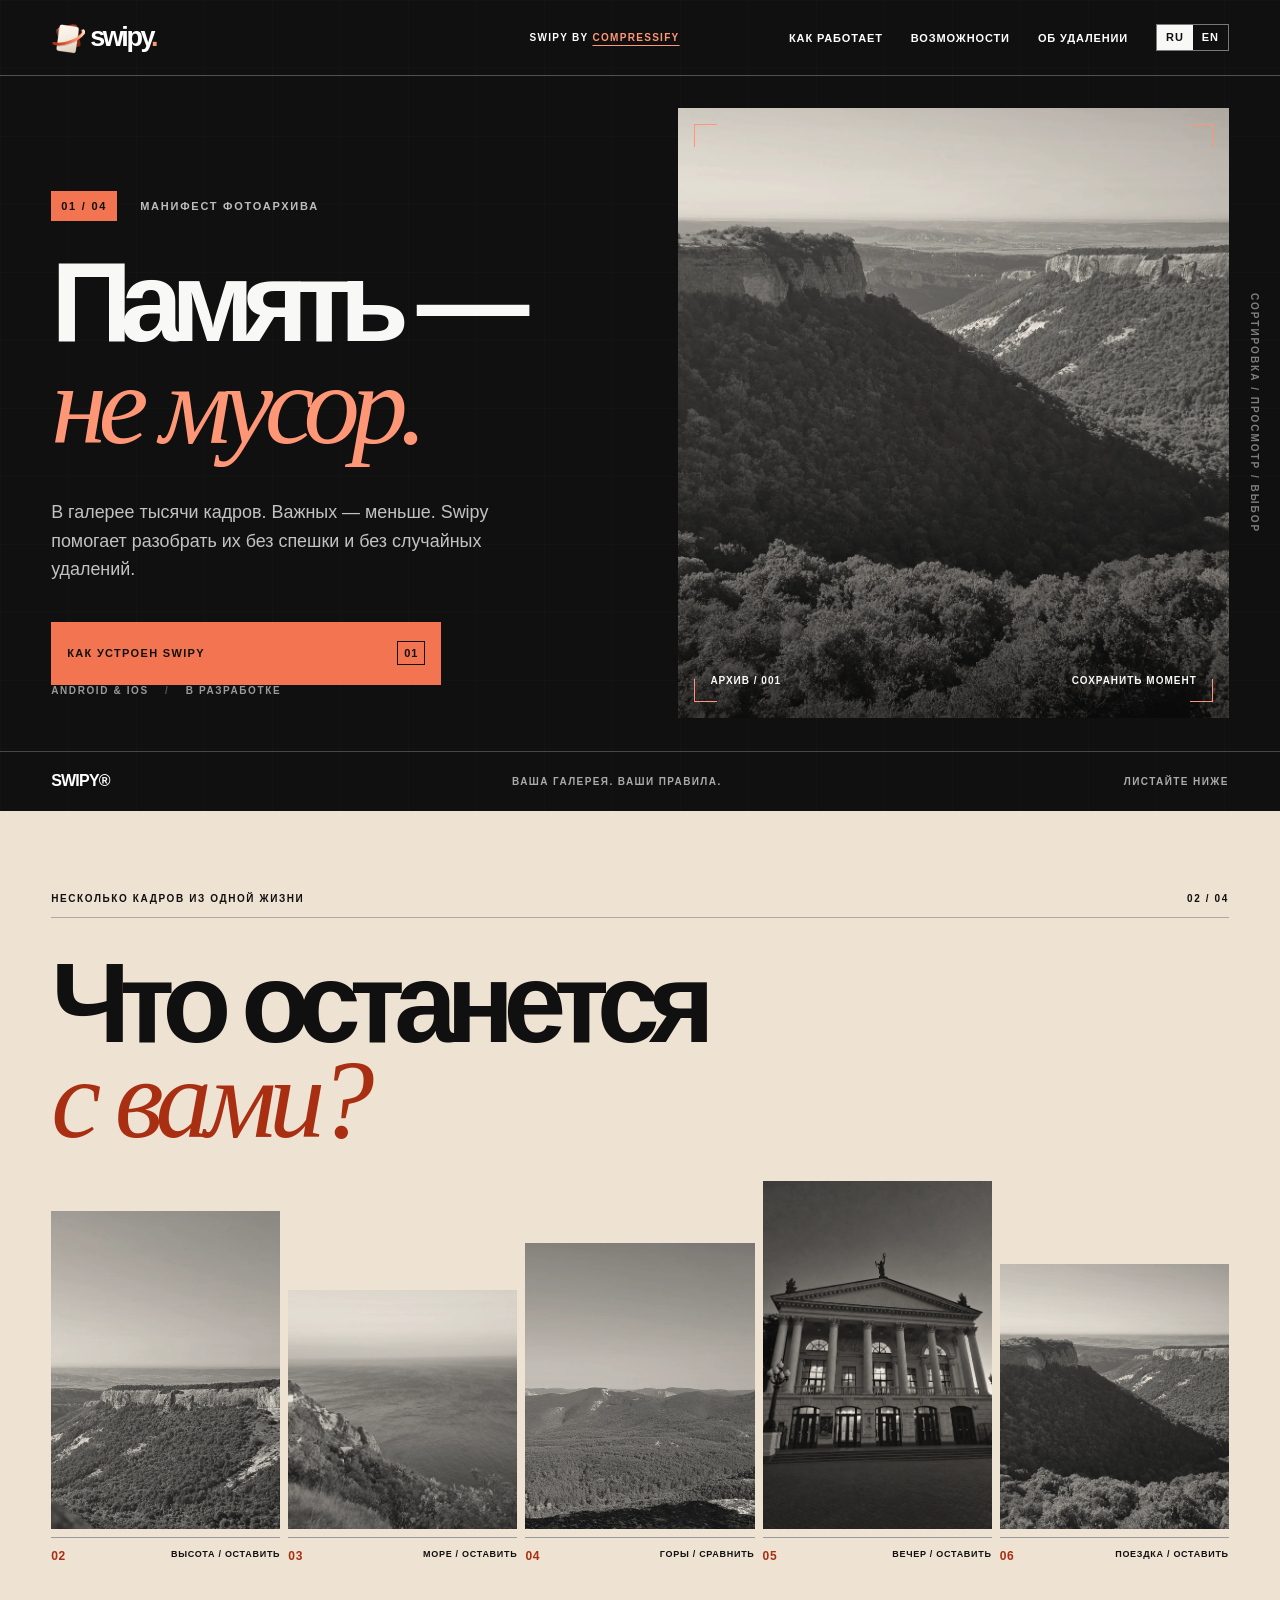
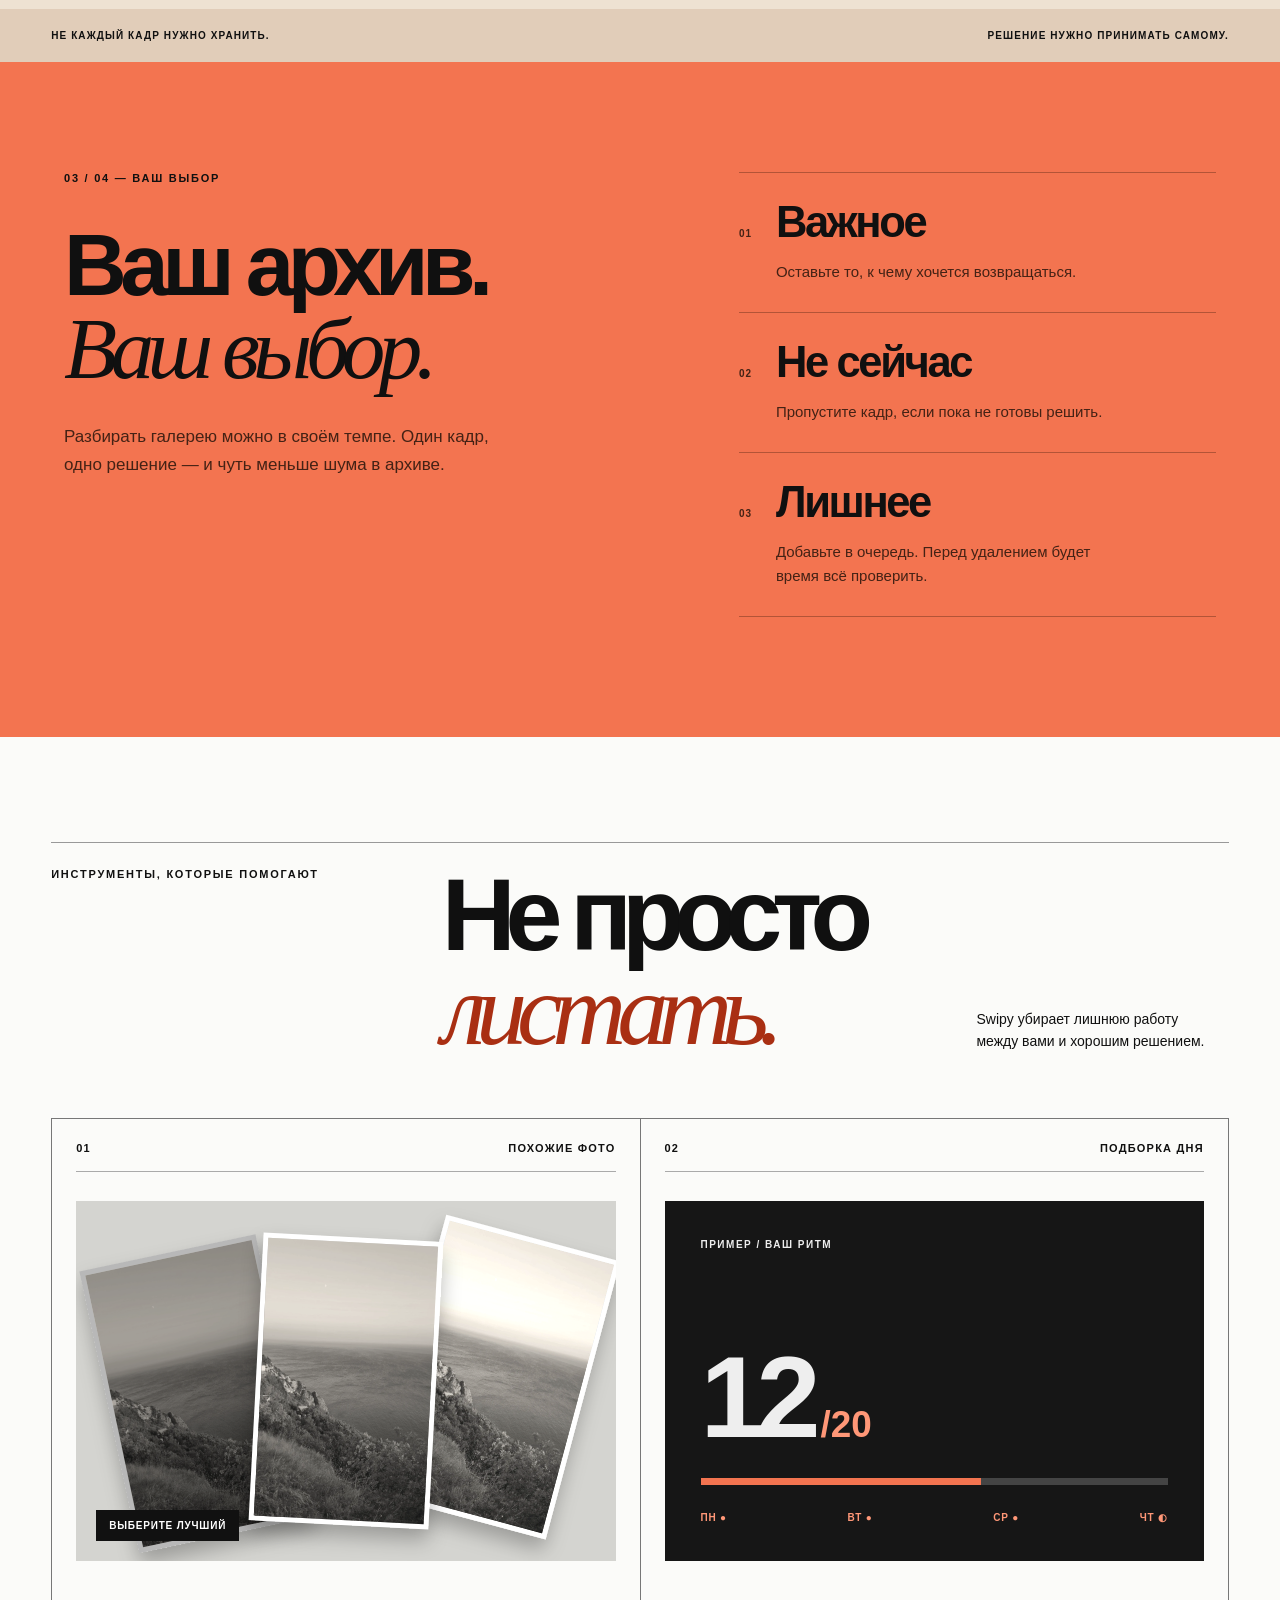
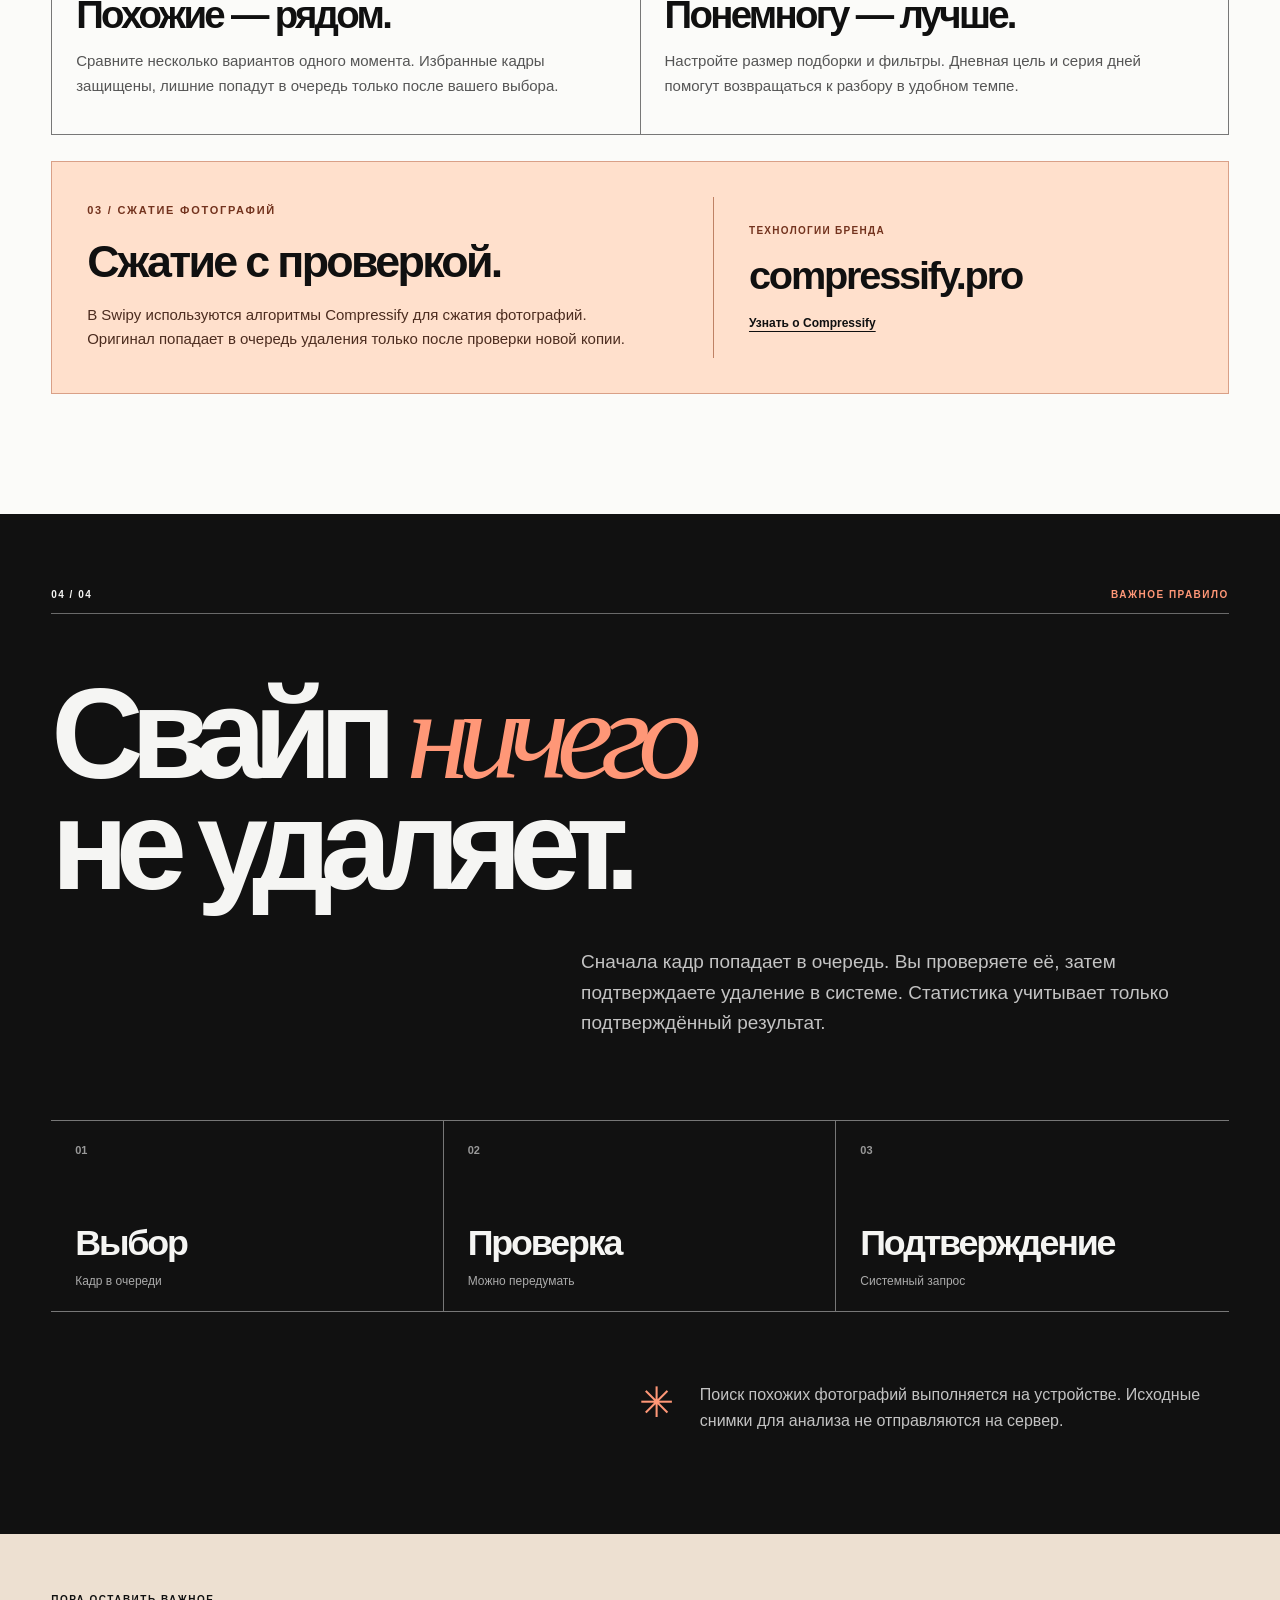
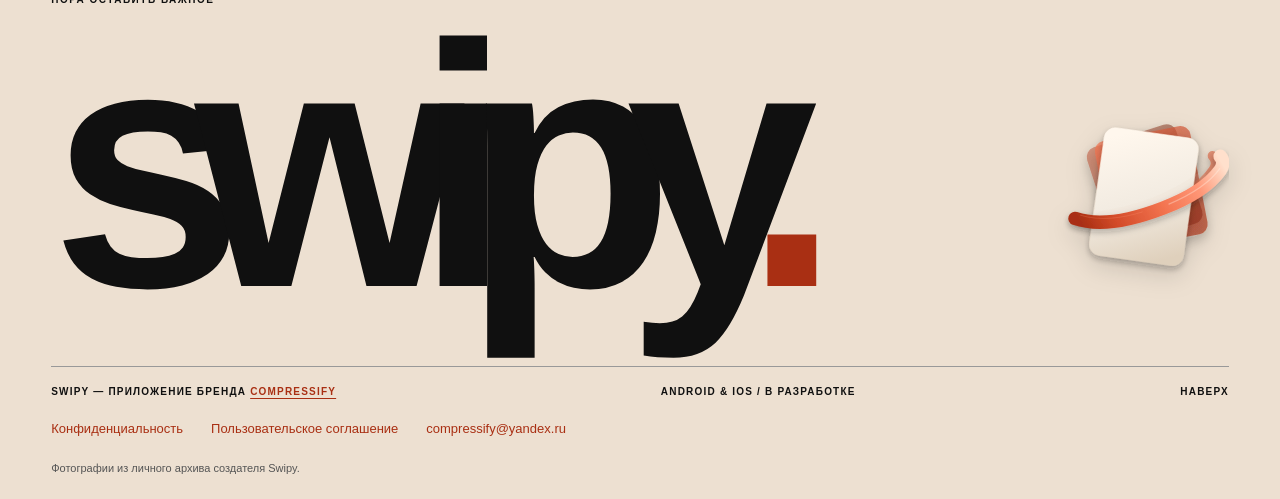
==== index.html @ 29fb1644 "Add Swipy landing site" ====
<!doctype html>
<html lang="ru">
<head>
  <meta charset="utf-8">
  <meta name="viewport" content="width=device-width, initial-scale=1">
  <meta name="theme-color" content="#101010">
  <title>Swipy — память не мусор. Разбор фотоархива без случайных удалений</title>
  <meta name="description" content="Swipy — спокойный способ разобрать фотоархив на Android и iOS. Выбирайте кадры, сравнивайте похожие фото и проверяйте очередь перед удалением.">
  <meta name="robots" content="index, follow, max-image-preview:large">
  <link rel="canonical" href="https://swipy.compressify.pro/">
  <link rel="alternate" hreflang="ru" href="https://swipy.compressify.pro/">
  <link rel="alternate" hreflang="en" href="https://swipy.compressify.pro/en/">
  <link rel="alternate" hreflang="x-default" href="https://swipy.compressify.pro/en/">
  <meta property="og:type" content="website">
  <meta property="og:site_name" content="Swipy">
  <meta property="og:title" content="Swipy — память не мусор">
  <meta property="og:description" content="Спокойный разбор фотоархива: выбирайте кадры, сравнивайте похожие и проверяйте очередь перед удалением.">
  <meta property="og:url" content="https://swipy.compressify.pro/">
  <meta property="og:locale" content="ru_RU">
  <meta property="og:locale:alternate" content="en_US">
  <meta property="og:image" content="https://swipy.compressify.pro/assets/og-ru.png">
  <meta property="og:image:type" content="image/png">
  <meta property="og:image:width" content="1200">
  <meta property="og:image:height" content="630">
  <meta property="og:image:alt" content="Swipy — память не мусор. Ущелье и лес в чёрно-белой обработке.">
  <meta name="twitter:card" content="summary_large_image">
  <meta name="twitter:title" content="Swipy — память не мусор">
  <meta name="twitter:description" content="Спокойный разбор фотоархива: выбирайте кадры, сравнивайте похожие и проверяйте очередь перед удалением.">
  <meta name="twitter:image" content="https://swipy.compressify.pro/assets/og-ru.png">
  <link rel="icon" type="image/svg+xml" href="assets/swipy-avatar.svg?v=coral">
  <link rel="apple-touch-icon" href="assets/apple-touch-icon.png">
  <link rel="preload" as="image" href="assets/frames/canyon.webp?v=mono" type="image/webp">
  <link rel="stylesheet" href="styles.css">
  <script type="application/ld+json">
  {
    "@context": "https://schema.org",
    "@type": "SoftwareApplication",
    "name": "Swipy",
    "description": "Приложение для спокойного разбора фотоархива: просмотр, поиск похожих фото, очередь удаления с проверкой и сжатие.",
    "url": "https://swipy.compressify.pro/",
    "image": "https://swipy.compressify.pro/assets/og-ru.png",
    "applicationCategory": "MultimediaApplication",
    "operatingSystem": "Android, iOS",
    "inLanguage": ["ru", "en"],
    "publisher": { "@type": "Organization", "name": "Compressify", "url": "https://compressify.pro" }
  }
  </script>
</head>
<body>
  <a class="skip-link" href="#main">К содержимому</a>
  <header class="site-header" id="top">
    <a class="brand" href="#top" aria-label="Swipy — наверх"><img src="assets/swipy-avatar.svg?v=coral" alt="" width="34" height="34"><span>swipy<span class="brand-period">.</span></span></a>
    <span class="header-center">SWIPY BY <a href="https://compressify.pro">COMPRESSIFY</a></span>
    <div class="header-right"><nav class="header-nav" aria-label="Навигация"><a href="#approach">Как работает</a><a href="#story">Возможности</a><a href="#safety">Об удалении</a></nav><div class="lang-switch" role="group" aria-label="Язык"><span aria-current="true" lang="ru">RU</span><a href="en/" hreflang="en" lang="en" aria-label="English version">EN</a></div></div>
  </header>

  <main id="main">
    <section class="hero" aria-labelledby="hero-title">
      <div class="hero-grid">
        <div class="hero-copy">
          <p class="eyebrow"><span class="eyebrow-index">01 / 04</span> МАНИФЕСТ ФОТОАРХИВА</p>
          <h1 id="hero-title">Память —<br><span>не мусор.</span></h1>
          <p class="hero-intro">В галерее тысячи кадров. Важных — меньше. Swipy помогает разобрать их без спешки и без случайных удалений.</p>
          <a class="hero-link" href="#approach"><span>КАК УСТРОЕН SWIPY</span><span class="link-marker" aria-hidden="true">01</span></a>
          <p class="hero-availability">ANDROID & IOS <span aria-hidden="true">/</span> В РАЗРАБОТКЕ</p>
        </div>
        <div class="hero-image-wrap">
          <img class="hero-image" fetchpriority="high" src="assets/frames/canyon.webp?v=mono" alt="Ущелье и лес из личного фотоархива">
          <span class="image-corner corner-tl" aria-hidden="true"></span><span class="image-corner corner-tr" aria-hidden="true"></span><span class="image-corner corner-bl" aria-hidden="true"></span><span class="image-corner corner-br" aria-hidden="true"></span>
          <div class="hero-image-caption"><span>АРХИВ / 001</span><span>СОХРАНИТЬ МОМЕНТ</span></div>
        </div>
        <div class="hero-side" aria-hidden="true">СОРТИРОВКА / ПРОСМОТР / ВЫБОР</div>
      </div>
      <div class="hero-bottom"><span>SWIPY®</span><span>ВАША ГАЛЕРЕЯ. ВАШИ ПРАВИЛА.</span><span>ЛИСТАЙТЕ НИЖЕ</span></div>
    </section>

    <section class="contact-section" aria-labelledby="contact-title">
      <div class="section-rail"><span>НЕСКОЛЬКО КАДРОВ ИЗ ОДНОЙ ЖИЗНИ</span><span>02 / 04</span></div>
      <h2 class="contact-title" id="contact-title">Что останется<br><em>с вами?</em></h2>
      <div class="contact-strip" aria-label="Примеры фотографий">
        <figure class="contact-frame frame-a"><img loading="lazy" src="assets/frames/cliff.webp?v=mono" alt="Вид на долину рядом со скалой"><figcaption><b>02</b><span>ВЫСОТА / ОСТАВИТЬ</span></figcaption></figure>
        <figure class="contact-frame frame-b"><img loading="lazy" src="assets/frames/coast.webp?v=mono" alt="Море и луна на закате"><figcaption><b>03</b><span>МОРЕ / ОСТАВИТЬ</span></figcaption></figure>
        <figure class="contact-frame frame-c"><img loading="lazy" src="assets/frames/ridge.webp?v=mono" alt="Панорама гор и леса"><figcaption><b>04</b><span>ГОРЫ / СРАВНИТЬ</span></figcaption></figure>
        <figure class="contact-frame frame-d"><img loading="lazy" src="assets/frames/theater.webp?v=mono-empty" alt="Здание театра вечером"><figcaption><b>05</b><span>ВЕЧЕР / ОСТАВИТЬ</span></figcaption></figure>
        <figure class="contact-frame frame-e"><img loading="lazy" src="assets/frames/canyon.webp?v=mono" alt="Ущелье и зелёный лес"><figcaption><b>06</b><span>ПОЕЗДКА / ОСТАВИТЬ</span></figcaption></figure>
      </div>
      <div class="contact-end"><span>НЕ КАЖДЫЙ КАДР НУЖНО ХРАНИТЬ.</span><span>РЕШЕНИЕ НУЖНО ПРИНИМАТЬ САМОМУ.</span></div>
    </section>

    <section class="approach-section" id="approach" aria-labelledby="approach-title">
      <div class="approach-intro">
        <p class="chapter-label">03 / 04 — ВАШ ВЫБОР</p>
        <h2 id="approach-title">Ваш архив.<br><em>Ваш выбор.</em></h2>
        <p>Разбирать галерею можно в своём темпе. Один кадр, одно решение — и чуть меньше шума в архиве.</p>
      </div>
      <dl class="approach-decisions">
        <div><dt><span aria-hidden="true">01</span>Важное</dt><dd>Оставьте то, к чему хочется возвращаться.</dd></div>
        <div><dt><span aria-hidden="true">02</span>Не сейчас</dt><dd>Пропустите кадр, если пока не готовы решить.</dd></div>
        <div><dt><span aria-hidden="true">03</span>Лишнее</dt><dd>Добавьте в очередь. Перед удалением будет время всё проверить.</dd></div>
      </dl>
    </section>

    <section class="story-section" id="story" aria-labelledby="story-title">
      <div class="story-heading"><p class="chapter-label">ИНСТРУМЕНТЫ, КОТОРЫЕ ПОМОГАЮТ</p><h2 id="story-title">Не просто<br><i>листать.</i></h2><p>Swipy убирает лишнюю работу между вами и хорошим решением.</p></div>
      <div class="story-panels">
        <article class="story-panel panel-similar"><div class="panel-label"><span>01</span><span>ПОХОЖИЕ ФОТО</span></div><div class="similar-visual" aria-hidden="true"><img loading="lazy" src="assets/frames/coast.webp?v=mono" alt=""><img loading="lazy" src="assets/frames/coast.webp?v=mono" alt=""><img loading="lazy" src="assets/frames/coast.webp?v=mono" alt=""><span>ВЫБЕРИТЕ ЛУЧШИЙ</span></div><h3>Похожие — рядом.</h3><p>Сравните несколько вариантов одного момента. Избранные кадры защищены, лишние попадут в очередь только после вашего выбора.</p></article>
        <article class="story-panel panel-daily"><div class="panel-label"><span>02</span><span>ПОДБОРКА ДНЯ</span></div><div class="daily-visual" aria-hidden="true"><span class="daily-overline">ПРИМЕР / ВАШ РИТМ</span><strong><span class="daily-current">12</span><span class="daily-goal">/20</span></strong><div class="daily-rule"><i></i></div><div class="daily-days"><span>ПН ●</span><span>ВТ ●</span><span>СР ●</span><span>ЧТ ◐</span></div></div><h3>Понемногу — лучше.</h3><p>Настройте размер подборки и фильтры. Дневная цель и серия дней помогут возвращаться к разбору в удобном темпе.</p></article>
      </div>
      <article class="compression-note" aria-labelledby="compression-title">
        <div>
          <p class="chapter-label">03 / СЖАТИЕ ФОТОГРАФИЙ</p>
          <h3 id="compression-title">Сжатие с проверкой.</h3>
          <p class="compression-copy">В Swipy используются алгоритмы Compressify для сжатия фотографий. Оригинал попадает в очередь удаления только после проверки новой копии.</p>
        </div>
        <a class="compressify-link" href="https://compressify.pro"><span>ТЕХНОЛОГИИ БРЕНДА</span><strong>compressify.pro</strong><span>Узнать о Compressify</span></a>
      </article>
    </section>

    <section class="safety-section" id="safety" aria-labelledby="safety-title"><div class="safety-top"><span>04 / 04</span><span>ВАЖНОЕ ПРАВИЛО</span></div><h2 id="safety-title">Свайп <em>ничего</em><br>не удаляет.</h2><p class="safety-intro">Сначала кадр попадает в очередь. Вы проверяете её, затем подтверждаете удаление в системе. Статистика учитывает только подтверждённый результат.</p><div class="safety-flow" aria-label="Этапы удаления"><div><b>01</b><strong>Выбор</strong><span>Кадр в очереди</span></div><div><b>02</b><strong>Проверка</strong><span>Можно передумать</span></div><div><b>03</b><strong>Подтверждение</strong><span>Системный запрос</span></div></div><div class="privacy-note"><span aria-hidden="true">✳</span><p>Поиск похожих фотографий выполняется на устройстве. Исходные снимки для анализа не отправляются на сервер.</p></div></section>
  </main>

  <footer class="site-footer">
    <div class="footer-top"><div><span>ПОРА ОСТАВИТЬ ВАЖНОЕ</span><h2>swipy<span>.</span></h2></div><img src="assets/swipy-avatar.svg?v=coral" alt="Знак Swipy" width="160" height="160"></div>
    <div class="footer-bottom"><span>SWIPY — ПРИЛОЖЕНИЕ БРЕНДА <a href="https://compressify.pro">COMPRESSIFY</a></span><span>ANDROID & IOS / В РАЗРАБОТКЕ</span><a href="#top">НАВЕРХ</a></div>
    <nav class="legal-links" aria-label="Документы и поддержка"><a href="privacy">Конфиденциальность</a><a href="terms">Пользовательское соглашение</a><a href="mailto:compressify@yandex.ru">compressify@yandex.ru</a></nav>
    <p class="photo-credit">Фотографии из личного архива создателя Swipy.</p>
  </footer>
</body>
</html>
---- styles.css ----
:root{--black:#101010;--near:#191919;--paper:#f2ebe1;--white:#f8f8f6;--gray:#a4a4a0;--line:#444;--accent:#f37450;--accent-light:#ff9777;--accent-ink:#a92f13;--accent-soft:#ffe0cc;scroll-behavior:smooth}
*{box-sizing:border-box}
html{scroll-padding-top:72px}
body{margin:0;background:var(--paper);color:var(--black);font-family:Arial,Helvetica,sans-serif;-webkit-font-smoothing:antialiased}
img{display:block;max-width:100%}
a{color:inherit;text-decoration:none}
button{font:inherit}
a:focus-visible,button:focus-visible{outline:2px solid currentColor;outline-offset:5px}
.skip-link{position:absolute;top:-60px;left:20px;z-index:100;background:#fff;color:#000;padding:12px 18px}.skip-link:focus{top:12px}
.site-header{height:76px;position:absolute;inset:0 0 auto;z-index:10;display:grid;grid-template-columns:1fr 1fr 1fr;align-items:center;padding:0 4vw;color:#fff;border-bottom:1px solid #ffffff45}
.brand{display:inline-flex;align-items:center;gap:5px;width:max-content;font-size:27px;font-weight:900;letter-spacing:-.09em;line-height:1}.brand img{object-fit:contain}.brand-period{color:#9d9d9d}
.header-center{justify-self:center;white-space:nowrap;font-size:10px;font-weight:700;letter-spacing:.13em}
.header-nav{display:flex;justify-content:flex-end;gap:28px;white-space:nowrap;font-size:11px;text-transform:uppercase;font-weight:800;letter-spacing:.08em}.header-nav a{transition:opacity .2s}.header-nav a:hover{opacity:.55}
.header-right{display:flex;justify-content:flex-end;align-items:center;gap:28px}
.lang-switch{display:inline-flex;border:1px solid #ffffff70;font-size:11px;font-weight:800;letter-spacing:.08em;line-height:1}.lang-switch>*{padding:7px 9px}.lang-switch [aria-current]{background:#f8f8f6;color:#101010}.lang-switch a{transition:color .2s}.lang-switch a:hover{color:var(--accent-light)}
.hero{min-height:770px;background:var(--black);color:var(--white);overflow:hidden;position:relative}
.hero:before{content:"";position:absolute;inset:0;background-image:linear-gradient(#ffffff0a 1px,transparent 1px),linear-gradient(90deg,#ffffff0a 1px,transparent 1px);background-size:68px 68px;opacity:.34;pointer-events:none}
.hero-grid{display:grid;grid-template-columns:53% 43% 4%;max-width:1650px;min-height:710px;margin:auto;padding-top:76px;position:relative}
.hero-copy{position:relative;z-index:2;display:flex;flex-direction:column;align-items:flex-start;padding:clamp(80px,9vw,145px) 4vw 55px}
.eyebrow,.chapter-label{font-size:11px;font-weight:800;letter-spacing:.16em;text-transform:uppercase}.eyebrow{display:flex;align-items:center;gap:23px;margin:0 0 31px;color:#bdbdbd}.eyebrow-index{color:#fff;border:1px solid #6b6b6b;padding:8px 9px}
.hero h1{margin:0;font-size:clamp(76px,8.8vw,148px);line-height:.9;letter-spacing:-.105em;font-weight:900;white-space:nowrap}.hero h1 span{font-family:Georgia,'Times New Roman',serif;font-weight:400;font-style:italic;letter-spacing:-.075em}
.hero-intro{font-size:clamp(16px,1.4vw,21px);line-height:1.6;color:#c2c2c2;max-width:490px;margin:42px 0 38px}
.hero-link{display:flex;align-items:center;justify-content:space-between;gap:30px;border-top:1px solid #999;border-bottom:1px solid #999;width:min(390px,100%);min-height:63px;font-size:11px;font-weight:900;letter-spacing:.12em;transition:background .25s,color .25s,padding .25s}.hero-link:hover{background:#eee;color:#111;padding:0 14px}.link-marker{font-size:11px;letter-spacing:.08em;border:1px solid currentColor;padding:5px 6px}.hero-availability{font-size:10px;font-weight:800;letter-spacing:.16em;color:#999;margin:auto 0 0}.hero-availability span{margin:0 12px;color:#555}
.hero-image-wrap{height:610px;align-self:center;position:relative;background:#333;margin-right:0;overflow:hidden}.hero-image{width:100%;height:100%;object-fit:cover;object-position:50% 62%;filter:none;transition:transform .9s cubic-bezier(.2,.7,.2,1)}.hero-image-wrap:hover .hero-image{transform:scale(1.055)}.hero-image-wrap:after{content:"";position:absolute;inset:0;background:linear-gradient(180deg,transparent 62%,#0009)}
.image-corner{position:absolute;z-index:2;width:23px;height:23px;border-color:#fff9;border-style:solid}.corner-tl{top:16px;left:16px;border-width:1px 0 0 1px}.corner-tr{top:16px;right:16px;border-width:1px 1px 0 0}.corner-bl{bottom:16px;left:16px;border-width:0 0 1px 1px}.corner-br{bottom:16px;right:16px;border-width:0 1px 1px 0}.hero-image-caption{position:absolute;z-index:2;inset:auto 32px 32px;display:flex;justify-content:space-between;gap:20px;font-size:10px;font-weight:800;letter-spacing:.1em}
.hero-side{writing-mode:vertical-rl;justify-self:center;align-self:center;font-size:10px;font-weight:800;letter-spacing:.2em;color:#7d7d7d}.hero-bottom{height:60px;border-top:1px solid #ffffff3b;position:relative;display:flex;align-items:center;justify-content:space-between;gap:20px;padding:0 4vw;font-size:10px;font-weight:800;letter-spacing:.14em;color:#aaa}.hero-bottom span:first-child{color:#fff;font-size:16px;letter-spacing:-.05em}
.contact-section{background:#e8e7e2;padding:82px 0 0;overflow:hidden}.section-rail{display:flex;justify-content:space-between;margin:0 4vw;padding:0 0 13px;border-bottom:1px solid #aaa;font-size:10px;font-weight:800;letter-spacing:.16em}.contact-title{margin:38px 4vw 35px;font-size:clamp(64px,8.8vw,132px);line-height:.84;letter-spacing:-.095em;font-weight:900}.contact-title em{font-family:Georgia,serif;font-weight:400;letter-spacing:-.065em}
.contact-strip{display:grid;grid-template-columns:repeat(5,minmax(0,1fr));align-items:end;gap:8px;padding:0 4vw 46px;min-width:0;overflow:visible}.contact-frame{margin:0;min-width:0;position:relative}.contact-frame img{width:100%;height:270px;object-fit:cover;filter:none;transition:filter .3s,transform .4s}.contact-frame:hover img{filter:contrast(1.05);transform:translateY(-7px)}.contact-frame figcaption{display:flex;justify-content:space-between;gap:10px;padding-top:11px;font-size:9px;font-weight:800;letter-spacing:.08em;border-top:1px solid #999;margin-top:8px}.contact-frame figcaption b{font-size:12px}.frame-a img{height:318px}.frame-b img{height:239px}.frame-c img{height:286px}.frame-d img{height:348px}.frame-e img{height:265px}.contact-end{display:flex;justify-content:space-between;gap:20px;background:#d4d3cd;padding:21px 4vw;font-size:10px;font-weight:800;letter-spacing:.11em}.story-heading h2,.safety-section h2{margin:0;font-size:clamp(62px,7.6vw,118px);line-height:.92;font-weight:900;letter-spacing:-.1em}
.story-section{background:#fbfbf9;padding:105px 4vw 120px}.story-heading{display:grid;grid-template-columns:1fr 1.4fr .7fr;align-items:end;gap:30px;border-top:1px solid #999;padding:25px 0 60px}.story-heading .chapter-label{align-self:start;margin:0}.story-heading h2{font-size:clamp(68px,8vw,125px)}.story-heading h2 i{font-family:Georgia,serif;font-weight:400}.story-heading>p:last-child{font-size:14px;line-height:1.55;max-width:230px;margin:0 0 5px}.story-panels{display:grid;grid-template-columns:1fr 1fr;gap:1px;background:#777;border:1px solid #777}.story-panel{background:#fbfbf9;padding:23px 24px 36px;min-width:0}.panel-label{display:flex;justify-content:space-between;font-size:11px;font-weight:800;letter-spacing:.11em;border-bottom:1px solid #aaa;padding-bottom:17px}.similar-visual,.daily-visual{height:360px;margin:29px 0 35px;position:relative;overflow:hidden}.similar-visual{display:flex;justify-content:center;align-items:center;background:#d4d4d0}.similar-visual img{height:80%;width:34%;object-fit:cover;border:5px solid #fff;box-shadow:0 11px 20px #0004}.similar-visual img:first-child{transform:rotate(-12deg) translate(28px,19px);filter:brightness(.72)}.similar-visual img:nth-child(2){z-index:1;transform:rotate(3deg)}.similar-visual img:nth-child(3){transform:rotate(15deg) translate(-30px,4px);filter:brightness(1.2)}.similar-visual span{position:absolute;bottom:20px;left:20px;z-index:2;background:#111;color:#fff;padding:10px 13px;font-size:10px;font-weight:800;letter-spacing:.08em}.daily-visual{background:#161616;color:#eee;padding:38px 36px;display:flex;flex-direction:column}.daily-overline{font-size:10px;font-weight:800;letter-spacing:.15em}.daily-visual strong{display:block;font-size:clamp(80px,11vw,165px);line-height:1;letter-spacing:-.1em;margin:auto 0 0}.daily-visual strong span{font-size:.25em;letter-spacing:-.06em;color:#aaa}.daily-rule{height:7px;background:#444;margin:22px 0 27px}.daily-rule i{display:block;width:60%;height:100%;background:#f1f1f1}.daily-days{display:flex;justify-content:space-between;gap:8px;font-size:10px;font-weight:800;letter-spacing:.08em;color:#aaa}.story-panel h3{font-size:clamp(29px,3vw,47px);letter-spacing:-.07em;line-height:1;margin:0 0 15px}.story-panel p{font-size:15px;color:#555;line-height:1.65;max-width:520px;margin:0}
.safety-section{background:#111;color:#f5f5f3;padding:75px 4vw 100px}.safety-top{display:flex;justify-content:space-between;border-bottom:1px solid #6a6a6a;padding-bottom:13px;margin-bottom:65px;font-size:10px;font-weight:800;letter-spacing:.15em}.safety-section h2{font-size:clamp(74px,10vw,166px);line-height:.86}.safety-section h2 em{font-family:Georgia,serif;font-weight:400}.safety-intro{margin:47px 0 82px 45%;max-width:590px;color:#c3c3c3;font-size:19px;line-height:1.6}.safety-flow{display:grid;grid-template-columns:repeat(3,1fr);border-top:1px solid #777;border-bottom:1px solid #777}.safety-flow>div{display:flex;flex-direction:column;min-height:190px;padding:23px 24px;border-right:1px solid #777}.safety-flow>div:last-child{border-right:0}.safety-flow b{font-size:11px;color:#999}.safety-flow strong{font-size:clamp(22px,2.8vw,42px);letter-spacing:-.06em;margin:auto 0 10px}.safety-flow span{font-size:12px;color:#aaa}.privacy-note{display:flex;align-items:flex-start;gap:26px;margin:70px 0 0 auto;max-width:590px}.privacy-note>span{font-size:42px;line-height:1}.privacy-note p{font-size:16px;line-height:1.6;color:#c3c3c3;margin:0}
.site-footer{background:#e4e3df;padding:55px 4vw 22px;overflow:hidden}.footer-top{display:flex;align-items:end;justify-content:space-between;gap:25px}.footer-top>div>span{font-size:10px;font-weight:800;letter-spacing:.15em}.footer-top h2{font-size:clamp(150px,27vw,470px);letter-spacing:-.14em;line-height:.75;margin:30px 0 0;font-weight:900}.footer-top h2 span{color:#999}.footer-top img{width:clamp(80px,13vw,170px);height:auto;margin-bottom:20px;filter:drop-shadow(0 9px 12px #0002)}.footer-bottom{border-top:1px solid #999;margin-top:70px;padding-top:19px;display:flex;justify-content:space-between;gap:25px;font-size:10px;font-weight:800;letter-spacing:.12em}.footer-bottom a:hover{text-decoration:underline}
@media(max-width:1050px){.header-center{display:none}.site-header{grid-template-columns:1fr 1fr}.hero-grid{grid-template-columns:55% 41% 4%}.hero h1{font-size:clamp(70px,8.2vw,110px)}.story-heading{grid-template-columns:.7fr 1.5fr .8fr}}
@media(max-width:760px){html{scroll-padding-top:60px}.site-header{height:64px;padding:0 5vw}.header-nav{gap:16px;font-size:10px}.header-nav a:last-child{display:none}.brand{font-size:25px}.hero{min-height:0}.hero-grid{display:flex;flex-direction:column;min-height:0;padding-top:64px}.hero-copy{padding:72px 5vw 55px}.eyebrow{font-size:9px;margin-bottom:28px}.hero h1{font-size:clamp(66px,12.8vw,100px)}.hero-intro{font-size:17px;margin:30px 0}.hero-availability{margin-top:42px}.hero-image-wrap{width:90%;height:clamp(370px,90vw,580px);margin:0 5vw 55px}.hero-side{display:none}.hero-bottom{padding:0 5vw}.hero-bottom span:nth-child(2){display:none}.contact-section{padding-top:55px}.section-rail{margin:0 5vw}.contact-title{margin:35px 5vw;font-size:clamp(60px,12vw,95px)}.contact-strip{padding:0 5vw 37px}.contact-frame{flex-basis:54%;min-width:210px}.contact-end{padding:20px 5vw;display:block;line-height:1.7}.contact-end span+span{display:none}.story-section{padding:75px 5vw 90px}.story-heading{grid-template-columns:1fr 1fr;align-items:start;gap:20px}.story-heading h2{grid-column:1 / -1;grid-row:2}.story-heading>p:last-child{grid-column:2;grid-row:1;font-size:12px}.story-panels{grid-template-columns:1fr}.similar-visual,.daily-visual{height:340px}.safety-section{padding:65px 5vw 85px}.safety-top{margin-bottom:48px}.safety-section h2{font-size:clamp(65px,11vw,100px)}.safety-intro{margin:34px 0 55px;max-width:580px;font-size:17px}.safety-flow>div{min-height:160px;padding:19px 14px}.safety-flow strong{font-size:24px}.privacy-note{margin-top:45px}.site-footer{padding:55px 5vw 22px}.footer-top h2{font-size:clamp(140px,26vw,270px)}.footer-bottom{flex-wrap:wrap;line-height:1.5}}
@media(max-width:480px){.header-nav a:nth-child(2){display:none}.hero-copy{padding-top:65px}.hero h1{font-size:clamp(62px,14vw,78px)}.hero-intro{font-size:16px}.hero-image-wrap{height:390px}.hero-bottom{height:54px}.contact-title{font-size:65px}.contact-frame{flex-basis:70%}.story-heading h2{font-size:74px}.similar-visual,.daily-visual{height:290px}.similar-visual img{height:72%}.daily-visual{padding:24px}.safety-section h2{font-size:clamp(58px,14vw,72px)}.safety-flow{display:block}.safety-flow>div{min-height:94px;border-right:0;border-bottom:1px solid #777;padding:14px 0;display:grid;grid-template-columns:50px 1fr;align-items:center}.safety-flow>div:last-child{border-bottom:0}.safety-flow b{grid-row:1 / 3}.safety-flow strong{margin:0;font-size:26px}.safety-flow span{font-size:11px}.privacy-note{gap:15px}.privacy-note p{font-size:14px}.footer-top h2{font-size:29vw}.footer-top img{width:75px}.footer-bottom span:nth-child(2){display:none}}
@media(prefers-reduced-motion:reduce){:root{scroll-behavior:auto}*,*:before,*:after{animation-duration:.01ms!important;transition-duration:.01ms!important}}

.photo-credit{margin:22px 0 0;color:#555;font-size:11px;line-height:1.5}.photo-credit a{text-decoration:underline;text-underline-offset:2px}
.daily-visual strong{display:flex;align-items:baseline;gap:8px;white-space:nowrap;font-size:clamp(70px,9vw,130px);letter-spacing:0}
.daily-visual strong .daily-current{font-size:1em;letter-spacing:-.07em;color:#eee}
.daily-visual strong .daily-goal{font-size:.32em;letter-spacing:0;color:#aaa}

/* The small-screen edition has its own cover and contact sheet. */
@media(max-width:760px){
  .header-nav a:not(:first-child){display:none}
  .hero-grid{display:block;min-height:820px;position:relative;padding-top:64px}
  .hero-image-wrap{position:absolute;top:64px;left:0;right:0;width:100%;height:510px;margin:0;opacity:.92}
  .hero-image{object-position:44% center}
  .hero-image-wrap:after{background:linear-gradient(180deg,#10101000 20%,#10101044 55%,#101010 100%)}
  .hero-image-caption{display:none}
  .hero-copy{display:block;position:relative;z-index:3;padding:430px 6vw 52px;min-height:820px}
  .hero h1{font-size:clamp(61px,11.5vw,86px);line-height:.9;white-space:normal}
  .eyebrow{margin-bottom:25px}
  .hero-intro{max-width:510px;margin:28px 0 29px;color:#e5e5e5}
  .hero-link{width:min(390px,100%)}
  .hero-availability{margin-top:32px}
  .hero-bottom{display:none}

  .contact-strip{grid-template-columns:repeat(2,minmax(0,1fr));align-items:start;gap:12px;padding:0 5vw 34px;overflow:visible}
  .contact-frame{min-width:0;flex-basis:auto}
  .contact-frame img,.frame-b img,.frame-c img,.frame-d img,.frame-e img{height:clamp(190px,45vw,280px)}
  .frame-a{grid-column:1/-1}
  .frame-a img{height:clamp(260px,57vw,410px)}
  .contact-frame figcaption{font-size:9px;line-height:1.3;flex-wrap:wrap}

  .story-heading{display:block;padding-bottom:45px}
  .story-heading h2{font-size:clamp(70px,12vw,100px);margin:30px 0}
  .story-heading>p:last-child{max-width:380px;font-size:14px}
  .story-panels{display:block;background:transparent;border:0}
  .story-panel{border-top:1px solid #999;padding:22px 0 48px}
  .similar-visual,.daily-visual{margin:26px 0 29px}

  .safety-section h2{line-height:.92}
  .footer-top h2{font-size:clamp(132px,25vw,260px)}
}
@media(max-width:480px){
  .hero-grid{min-height:770px}
  .hero-image-wrap{height:450px}
  .hero-copy{padding:350px 6vw 43px;min-height:770px}
  .hero h1{font-size:clamp(58px,13.2vw,74px)}
  .hero-intro{font-size:15px;line-height:1.55}
  .hero-link{font-size:10px;min-height:56px}
  .hero-availability{font-size:9px}
  .contact-title{font-size:clamp(47px,11.4vw,59px)}
  .contact-frame img,.frame-b img,.frame-c img,.frame-d img,.frame-e img{height:185px}
  .frame-a img{height:260px}
  .contact-frame figcaption{display:block;min-height:38px}
  .contact-frame figcaption b{display:inline-block;margin-right:8px}
  .story-heading h2{font-size:clamp(68px,17vw,82px)}
  .safety-section h2{font-size:clamp(50px,11.8vw,66px);letter-spacing:-.09em}
  .footer-top h2{font-size:26vw}
  .photo-credit{font-size:10px}
}

.approach-section{display:grid;grid-template-columns:1.2fr 1fr;gap:8vw;background:var(--paper);padding:110px 5vw 120px}
.approach-intro .chapter-label{margin:0 0 40px}
.approach-intro h2{margin:0;font-size:clamp(52px,6.8vw,102px);line-height:.95;letter-spacing:-.075em}
.approach-intro h2 em{font-family:Georgia,serif;font-weight:400}
.approach-intro>p:last-child{max-width:430px;margin:32px 0 0;font-size:17px;line-height:1.65;color:#555}
.approach-decisions{margin:0;align-self:center;min-width:0}
.approach-decisions>div{padding:25px 0 28px;border-top:1px solid #aaa}
.approach-decisions>div:last-child{border-bottom:1px solid #aaa}
.approach-decisions dt{display:flex;align-items:baseline;gap:24px;font-size:clamp(28px,3.4vw,48px);font-weight:800;letter-spacing:-.055em}
.approach-decisions dt span{font-size:10px;letter-spacing:.1em;color:#777}
.approach-decisions dd{margin:13px 0 0 37px;max-width:330px;font-size:15px;line-height:1.6;color:#555}
@media(max-width:760px){.approach-section{grid-template-columns:1fr;gap:42px;padding:75px 5vw 80px}.approach-intro .chapter-label{margin-bottom:28px}.approach-intro h2{font-size:clamp(46px,8.6vw,65px)}.approach-intro>p:last-child{margin-top:24px;font-size:16px}.approach-decisions dt{font-size:36px}.approach-decisions>div{padding:22px 0 25px}}
@media(max-width:480px){.approach-intro h2{font-size:clamp(39px,10vw,48px)}.approach-decisions dt{font-size:32px}}

/* Warm accents give the photo archive a distinct rhythm between light and dark sections. */
::selection{background:var(--accent);color:var(--black)}
.brand-period,.header-center a,.hero h1 span{color:var(--accent-light)}
.header-center a{text-decoration:underline;text-underline-offset:4px}
.header-nav a:hover{opacity:1;color:var(--accent-light)}
.eyebrow-index{background:var(--accent);border-color:var(--accent);color:var(--black)}
.hero-link{background:var(--accent);border-color:var(--accent);color:var(--black);padding:0 16px}
.hero-link:hover{background:var(--accent-soft);border-color:var(--accent-soft);padding:0 16px}
.image-corner{border-color:var(--accent-light)}
.contact-section{background:#eee2d2}
.contact-title em,.story-heading h2 i{color:var(--accent-ink)}
.contact-frame figcaption b{color:var(--accent-ink)}
.contact-end{background:#e1cdb9}
.approach-section{background:var(--accent)}
.approach-intro>p:last-child,.approach-decisions dd{color:#442215}
.approach-decisions>div,.approach-decisions>div:last-child{border-color:#75351f80}
.approach-decisions dt span{color:#442215}
.daily-rule i{background:var(--accent)}
.daily-visual strong .daily-goal,.daily-days,.safety-section h2 em,.privacy-note>span{color:var(--accent-light)}
.safety-top span:last-child{color:var(--accent-light)}
.site-footer{background:#ede0d1}
.footer-top h2 span{color:var(--accent-ink)}
.footer-bottom>span a{color:var(--accent-ink);text-decoration:underline;text-underline-offset:3px}
.compression-note{margin-top:26px;padding:35px;display:grid;grid-template-columns:1.2fr 1fr;align-items:center;gap:50px;background:var(--accent-soft);border:1px solid #d9a087}
.compression-note .chapter-label{margin:0 0 22px;color:#73331e}
.compression-note h3{margin:0;font-size:clamp(30px,3.5vw,50px);line-height:1.05;letter-spacing:-.06em}
.compression-copy{max-width:570px;margin:18px 0 0;font-size:15px;line-height:1.65;color:#4c2c1f}
.compressify-link{display:flex;flex-direction:column;gap:18px;padding:28px 0 28px 35px;border-left:1px solid #bf8265;min-width:0}
.compressify-link span:first-child{font-size:10px;font-weight:800;letter-spacing:.13em;color:#73331e}
.compressify-link strong{font-size:clamp(26px,3.1vw,47px);letter-spacing:-.055em;font-weight:900;line-height:1.1;overflow-wrap:anywhere}
.compressify-link span:last-child{font-size:12px;font-weight:700;text-decoration:underline;text-underline-offset:4px}
.compressify-link:hover strong{color:var(--accent-ink)}
@media(max-width:760px){.compression-note{grid-template-columns:1fr;gap:26px;padding:28px 24px;margin-top:0}.compressify-link{padding:25px 0 0;border-left:0;border-top:1px solid #bf8265;gap:15px}.compressify-link strong{font-size:clamp(29px,6vw,44px)}}
@media(max-width:480px){.compression-note{padding:25px 20px}.compression-copy{font-size:14px}.footer-bottom>span:first-child{max-width:230px}}
.legal-links{display:flex;flex-wrap:wrap;gap:14px 28px;padding:22px 0 0;font-size:13px;line-height:1.5}.legal-links a{color:var(--accent-ink);text-underline-offset:3px;overflow-wrap:anywhere}.legal-links a:focus-visible{outline:2px solid var(--accent-ink);outline-offset:4px}

/* Frame the supplied photographs without changing their pixels. */
.frame-a img{object-position:78% center}.frame-c img{object-position:63% center}.frame-d img{object-position:center 47%}
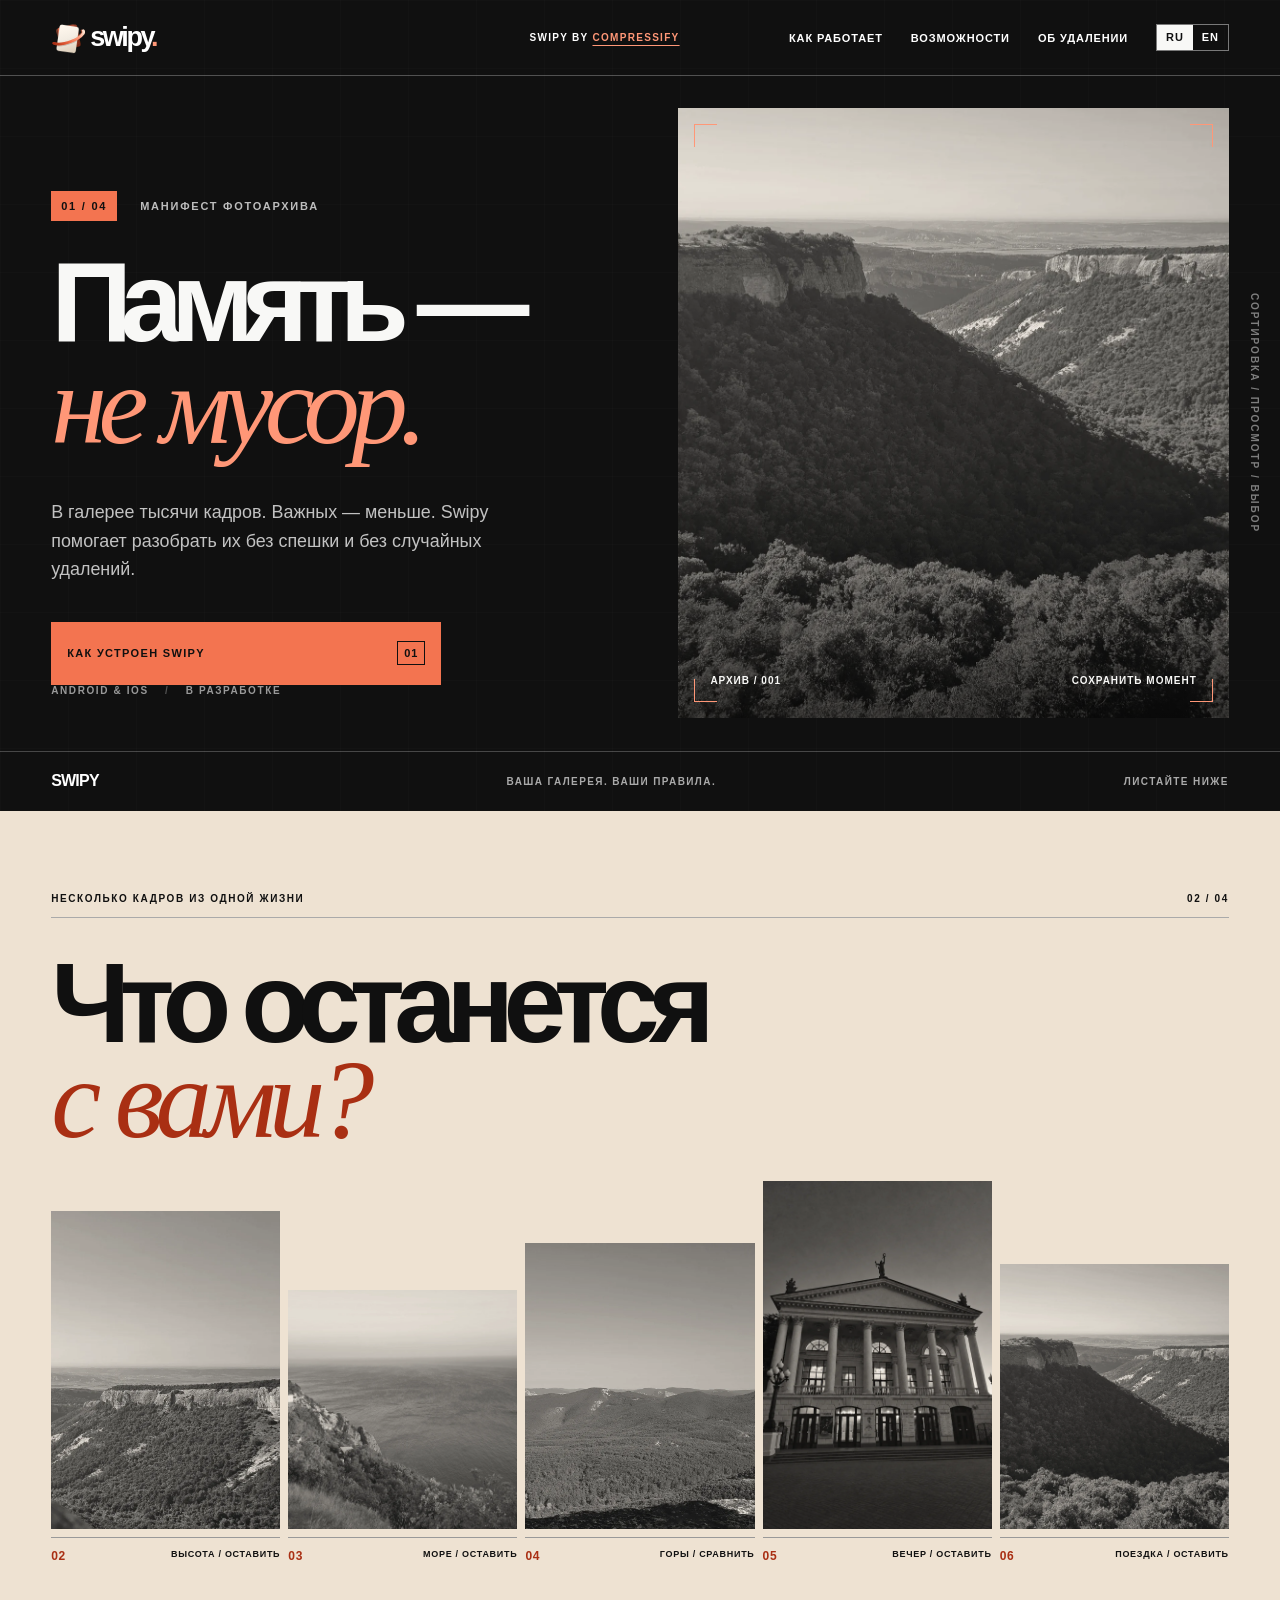
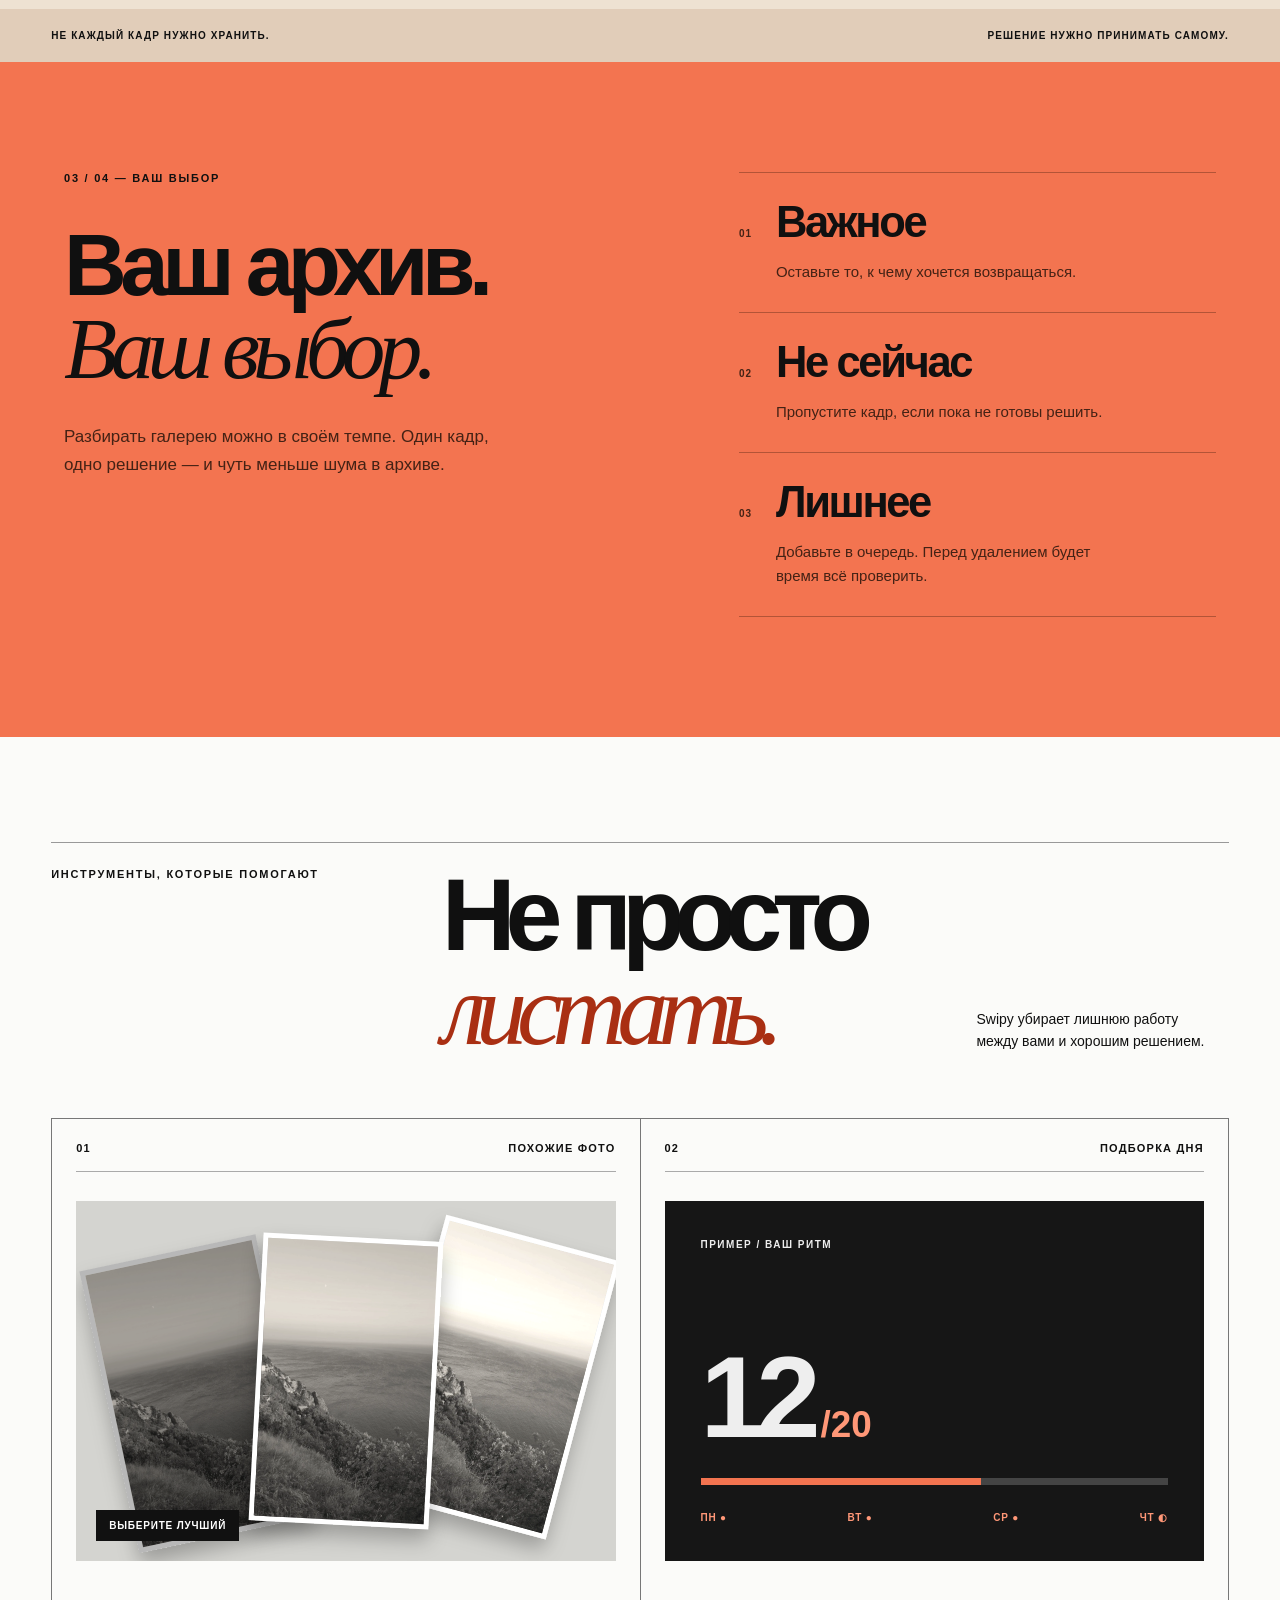
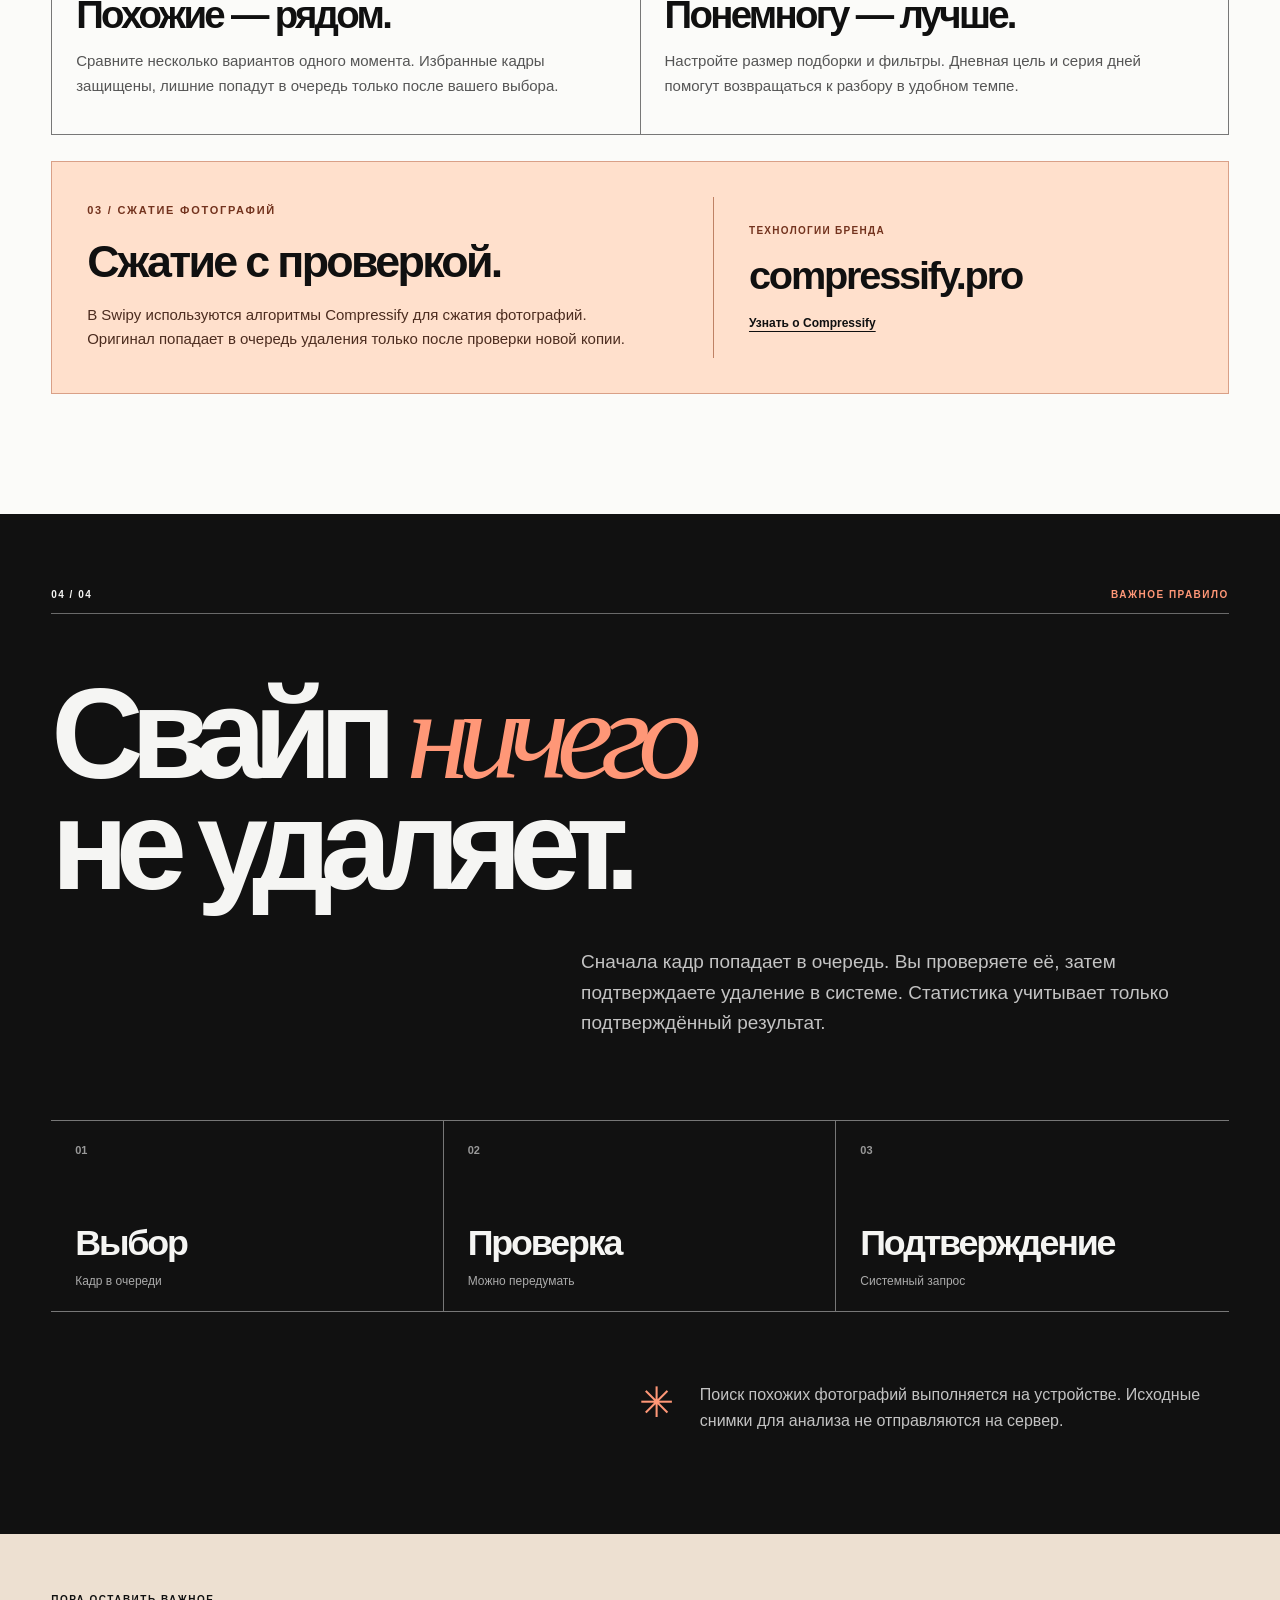
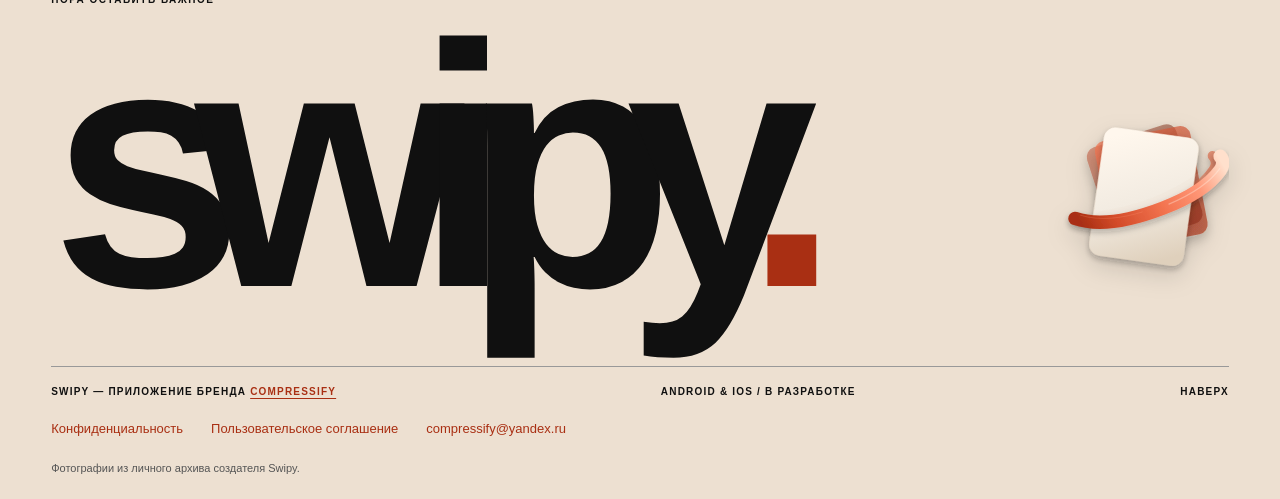
==== commit 3648e32d: "Drop the registered trademark sign from the landing" ====
--- a/index.html
+++ b/index.html
@@ -71,7 +71,7 @@
         </div>
         <div class="hero-side" aria-hidden="true">СОРТИРОВКА / ПРОСМОТР / ВЫБОР</div>
       </div>
-      <div class="hero-bottom"><span>SWIPY®</span><span>ВАША ГАЛЕРЕЯ. ВАШИ ПРАВИЛА.</span><span>ЛИСТАЙТЕ НИЖЕ</span></div>
+      <div class="hero-bottom"><span>SWIPY</span><span>ВАША ГАЛЕРЕЯ. ВАШИ ПРАВИЛА.</span><span>ЛИСТАЙТЕ НИЖЕ</span></div>
     </section>
 
     <section class="contact-section" aria-labelledby="contact-title">
